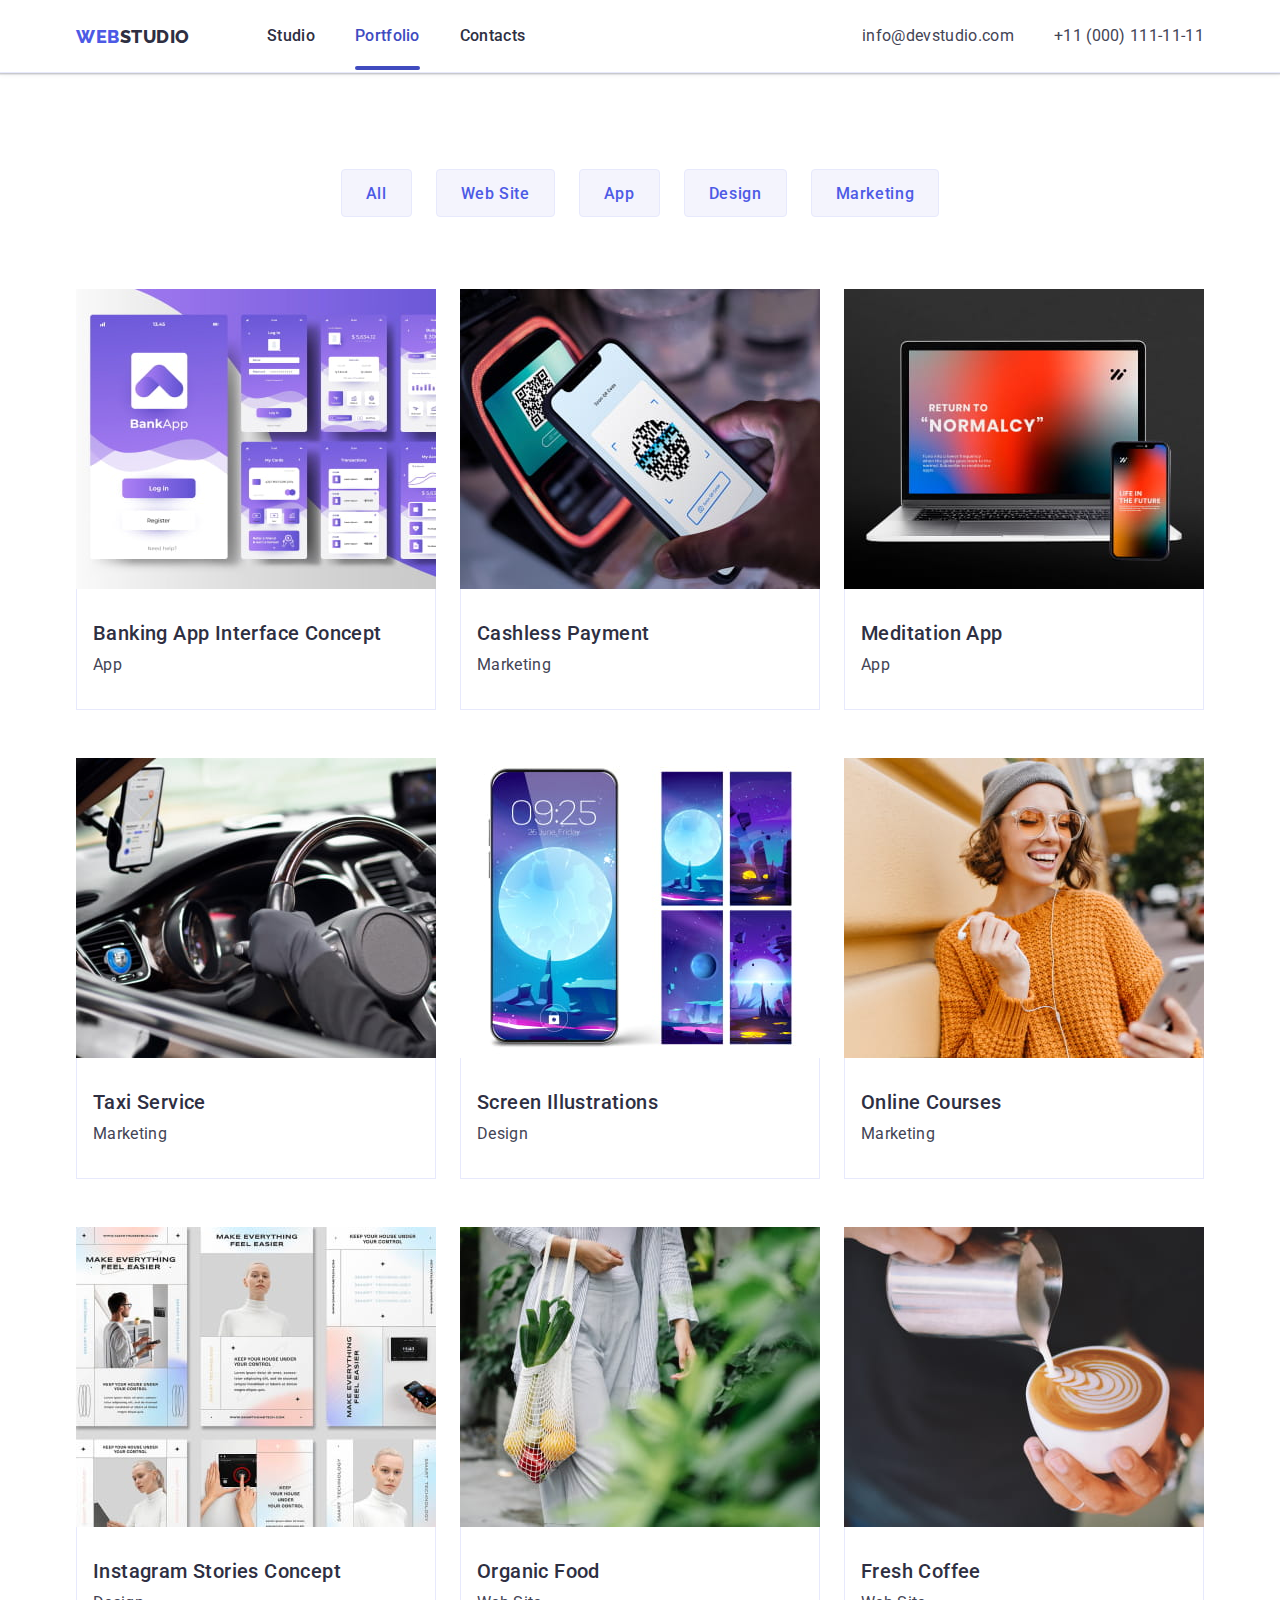
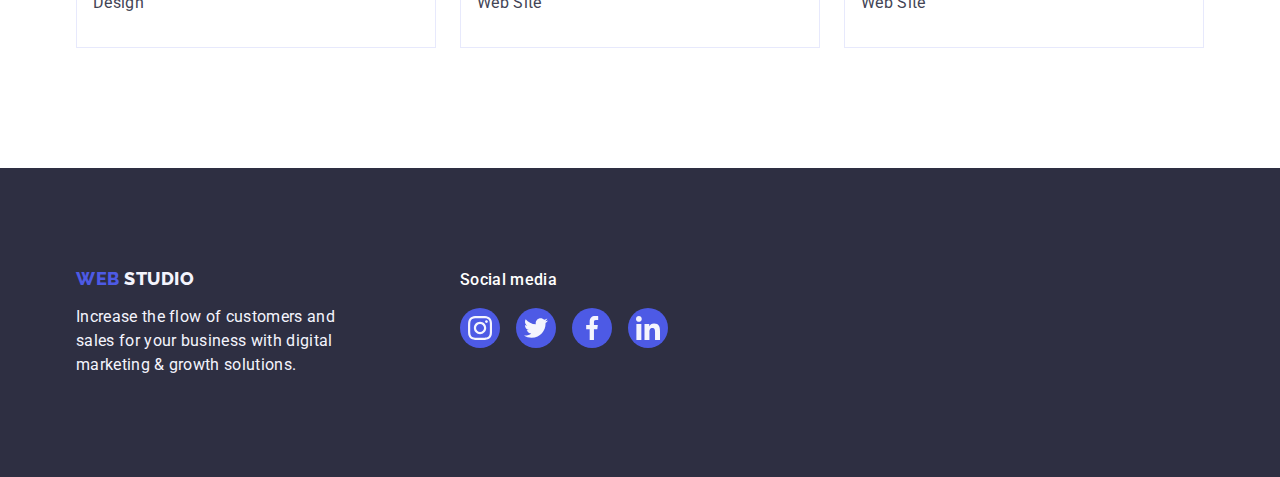
==== portfolio.html @ 8fe60559 "modal-form" ====
<!DOCTYPE html>
<html lang="en">
  <head>
    <meta charset="UTF-8" />
    <meta http-equiv="X-UA-Compatible" content="IE=edge" />
    <meta name="viewport" content="width=device-width, initial-scale=1.0" />
    <title>Document</title>
    <link rel="preconnect" href="https://fonts.googleapis.com" />
    <link rel="preconnect" href="https://fonts.gstatic.com" crossorigin />
    <link
      rel="stylesheet"
      href="https://cdn.jsdelivr.net/npm/modern-normalize@1.1.0/modern-normalize.min.css" />
    <link
      href="https://fonts.googleapis.com/css2?family=Raleway:wght@800&family=Roboto:wght@400;500;700;900&display=swap"
      rel="stylesheet" />
    <link rel="stylesheet" href="./modern-normalize.css" />
    <link rel="stylesheet" href="./css/styles.css" />
  </head>
  <body>
    <!--Header-->
    <header class="header">
      <div class="container page-header-container">
        <nav class="nav">
          <a class="logo link" href="./index.html"
            >Web<span class="logo-accent">Studio</span></a
          >
          <ul class="menu list">
            <li class="menu-item">
              <a class="menu-link link" href="./index.html">Studio</a>
            </li>
            <li class="menu-item">
              <a class="menu-link link portfolio-page active" href="./portfolio.html">Portfolio</a>
            </li>
            <li class="menu-item">
              <a class="menu-link link" href="">Contacts</a>
            </li>
          </ul>
        </nav>
        <address class="address">
          <ul class="contacts list">
            <li class="contacts-item">
              <a class="contacts-link link" href="mailto:info@devstudio.com"
                >info@devstudio.com</a
              >
            </li>
            <li class="contacts-item">
              <a class="contacts-link link" href="tel:+110001111111"
                >+11 (000) 111-11-11</a
              >
            </li>
          </ul>
        </address>
      </div>
    </header>
    <!-- main -->
    <main>
      <section class="our-services">
        <div class="container portfolio-container">
          <h1 class="visually-hidden" hidden>our services</h1>
          <!-- filter -->
          <ul class="filter-list list">
            <li><button class="filter-button" type="button">All</button></li>
            <li>
              <button class="filter-button" type="button">Web Site</button>
            </li>
            <li><button class="filter-button" type="button">App</button></li>
            <li><button class="filter-button" type="button">Design</button></li>
            <li>
              <button class="filter-button" type="button">Marketing</button>
            </li>
          </ul>
          <!-- ==========Card set========== -->
          <ul class="services-list list">
            <li class="services-list-item">
              <a href="" class="services-link link">
                <div class="services-img-wrapper">
                  <img
                    src="./images/portfolio1.jpg"
                    alt="Banking App"
                    width="360" />
                  <p class="overlay">
                    14 Stylish and User-Friendly App Design Concepts · Task
                    Manager App · Calorie Tracker App · Exotic Fruit Ecommerce
                    App · Cloud Storage App
                  </p>
                </div>
                <div class="card">
                  <h2 class="services-title">Banking App Interface Concept</h2>
                  <p class="direction">App</p>
                </div></a
              >
            </li>
            <li class="services-list-item">
              <a class="services-link link" href=""
                ><div class="services-img-wrapper">
                  <img
                    src="./images/portfolio2.jpg"
                    alt="payment terminal"
                    width="360" />
                  <p class="overlay">
                    14 Stylish and User-Friendly App Design Concepts · Task
                    Manager App · Calorie Tracker App · Exotic Fruit Ecommerce
                    App · Cloud Storage App
                  </p>
                </div>
                <div class="card">
                  <h2 class="services-title">Cashless Payment</h2>
                  <p class="direction">Marketing</p>
                </div>
              </a>
            </li>
            <li class="services-list-item">
              <a class="services-link link" href=""
                ><div class="services-img-wrapper">
                  <img
                    src="./images/portfolio3.jpg"
                    alt="Meditation App"
                    width="360" />
                  <p class="overlay">
                    14 Stylish and User-Friendly App Design Concepts · Task
                    Manager App · Calorie Tracker App · Exotic Fruit Ecommerce
                    App · Cloud Storage App
                  </p>
                </div>
                <div class="card">
                  <h2 class="services-title">Meditation App</h2>
                  <p class="direction">App</p>
                </div>
              </a>
            </li>
            <li class="services-list-item">
              <a class="services-link link" href=""
                ><div class="services-img-wrapper">
                  <img
                    src="./images/portfolio4.jpg"
                    alt="Taxi Service"
                    width="360" />
                  <p class="overlay">
                    14 Stylish and User-Friendly App Design Concepts · Task
                    Manager App · Calorie Tracker App · Exotic Fruit Ecommerce
                    App · Cloud Storage App
                  </p>
                </div>

                <div class="card">
                  <h2 class="services-title">Taxi Service</h2>
                  <p class="direction">Marketing</p>
                </div></a
              >
            </li>
            <li class="services-list-item">
              <a class="services-link link" href=""
                ><div class="services-img-wrapper">
                  <img
                    src="./images/portfolio5.jpg"
                    alt="Screen Illustrations"
                    width="360" />
                  <p class="overlay">
                    14 Stylish and User-Friendly App Design Concepts · Task
                    Manager App · Calorie Tracker App · Exotic Fruit Ecommerce
                    App · Cloud Storage App
                  </p>
                </div>

                <div class="card">
                  <h2 class="services-title">Screen Illustrations</h2>
                  <p class="direction">Design</p>
                </div></a
              >
            </li>
            <li class="services-list-item">
              <a class="services-link link" href=""
                ><div class="services-img-wrapper">
                  <img
                    src="./images/portfolio6.jpg"
                    alt="Online Courses"
                    width="360" />
                  <p class="overlay">
                    14 Stylish and User-Friendly App Design Concepts · Task
                    Manager App · Calorie Tracker App · Exotic Fruit Ecommerce
                    App · Cloud Storage App
                  </p>
                </div>

                <div class="card">
                  <h2 class="services-title">Online Courses</h2>
                  <p class="direction">Marketing</p>
                </div></a
              >
            </li>
            <li class="services-list-item">
              <a class="services-link link" href=""
                ><div class="services-img-wrapper">
                  <img
                    src="./images/portfolio7.jpg"
                    alt="Instagram Stories Concept"
                    width="360" />
                  <p class="overlay">
                    14 Stylish and User-Friendly App Design Concepts · Task
                    Manager App · Calorie Tracker App · Exotic Fruit Ecommerce
                    App · Cloud Storage App
                  </p>
                </div>

                <div class="card">
                  <h2 class="services-title">Instagram Stories Concept</h2>
                  <p class="direction">Design</p>
                </div></a
              >
            </li>
            <li class="services-list-item">
              <a class="services-link link" href=""
                ><div class="services-img-wrapper">
                  <img
                    src="./images/portfolio8.jpg"
                    alt="Organic Food"
                    width="360" />
                  <p class="overlay">
                    14 Stylish and User-Friendly App Design Concepts · Task
                    Manager App · Calorie Tracker App · Exotic Fruit Ecommerce
                    App · Cloud Storage App
                  </p>
                </div>

                <div class="card">
                  <h2 class="services-title">Organic Food</h2>
                  <p class="direction">Web Site</p>
                </div></a
              >
            </li>
            <li class="services-list-item">
              <a class="services-link link" href=""
                ><div class="services-img-wrapper">
                  <img
                    src="./images/portfolio9.jpg"
                    alt="Fresh Coffee"
                    width="360" />
                  <p class="overlay">
                    14 Stylish and User-Friendly App Design Concepts · Task
                    Manager App · Calorie Tracker App · Exotic Fruit Ecommerce
                    App · Cloud Storage App
                  </p>
                </div>

                <div class="card">
                  <h2 class="services-title">Fresh Coffee</h2>
                  <p class="direction">Web Site</p>
                </div></a
              >
            </li>
          </ul>
        </div>
      </section>
    </main>
    <!--Footer-->
    <footer class="footer">
      <div class="container footer-container">
        <div class="footer-left">
          <a href="./index.html" class="logo-footer link"
            >Web<span class="accent-logo-footer"> Studio</span></a
          >
          <p class="footer-text">
            Increase the flow of customers and sales for your business with
            digital marketing & growth solutions.
          </p>
        </div>
        <div class="footer-right">
          <p class="social-media">Social media</p>
          <ul class="media-list list">
            <li class="media-list-item">
              <a href="" class="media-link">
                <svg class="media-icon" width="24" height="24">
                  <use href="./images/icons.svg#instagram"></use>
                </svg>
              </a>
            </li>
            <li class="media-list-item">
              <a href="" class="media-link">
                <svg class="media-icon" width="24" height="24">
                  <use href="./images/icons.svg#twitter"></use>
                </svg>
              </a>
            </li>
            <li class="media-list-item">
              <a href="" class="media-link">
                <svg class="media-icon" width="24" height="24">
                  <use href="./images/icons.svg#facebook"></use>
                </svg>
              </a>
            </li>
            <li class="media-list-item">
              <a href="" class="media-link">
                <svg class="media-icon" width="24" height="24">
                  <use href="./images/icons.svg#linkedin"></use>
                </svg>
              </a>
            </li>
          </ul>
        </div>
      </div>
    </footer>
  </body>
</html>
---- css/styles.css ----
:root {
  --primary-font: "Roboto", sans-serif;
  --secondary-font: "Raleway", sans-serif;
  --primary-color: #2e2f42;
  --primary-light-color: #ffffff;
  --hover-color: #404bbf;
  --btn-color-normal: #4d5ae5;
  --secondary-bcg-color: #f4f4fd;
  --color-grey: #434455;
  --color-border: #e7e9fc;
  --customers-icon-color: #8e8f99;
  --footer-hover-color: #31d0aa;
  --transition-dur-and-func: 250ms cubic-bezier(0.4, 0, 0.2, 1);
}
/* ==========сброс========== */
h1,
h2,
h3,
h4,
h5,
h6,
p {
  margin-top: 0;
  margin-bottom: 0;
}
ul {
  margin-top: 0;
  margin-bottom: 0;
  padding-left: 0;
}
img {
  display: block;
  max-width: 100%;
  height: auto;
}
button {
  cursor: pointer;
}
.list {
  list-style: none;
}
.link {
  text-decoration: none;
}
.visually-hidden {
  position: absolute;
  width: 1px;
  height: 1px;
  margin: -1px;
  border: 0;
  padding: 0;

  white-space: nowrap;
  clip-path: inset(100%);
  clip: rect(0 0 0 0);
  overflow: hidden;
}
body {
  font-family: var(--primary-font);
  color: var(--color-grey);
  background-color: var(--primary-light-color);
}

.container {
  width: 1158px;
  margin-left: auto;
  margin-right: auto;
  padding-left: 15px;
  padding-right: 15px;
  /* outline: auto; */
}
/* ==========Header========== */
.page-header-container {
  display: flex;
  align-items: center;
}
.header {
  border-bottom: 1px solid #e7e9fc;
  box-shadow: 0px 2px 1px rgba(46, 47, 66, 0.08),
    0px 1px 1px rgba(46, 47, 66, 0.16), 0px 1px 6px rgba(46, 47, 66, 0.08);
}
.nav {
  display: flex;
  align-items: center;
  padding: 24px 0;
}

.logo {
  width: 115px;
  height: 21px;
  font-family: var(--secondary-font);
  font-style: normal;
  font-weight: 800;
  font-size: 18px;
  line-height: 1.17;
  letter-spacing: 0.03em;
  text-transform: uppercase;
  color: var(--btn-color-normal);
  text-decoration: none;
  margin-right: 76px;
}

.logo-accent {
  width: 71px;
  height: 21px;
  font-family: var(--secondary-font);
  font-style: normal;
  font-weight: 800;
  font-size: 18px;
  line-height: 1.17;
  letter-spacing: 0.03em;
  text-transform: uppercase;
  color: var(--primary-color);
  flex: none;
}
.menu {
  display: flex;
  align-items: center;
}

.menu-item:not(:last-child) {
  margin-right: 40px;
}
.menu-link {
  position: relative;
  padding: 24px 0;
}

.studio-page::after {
  content: "";
  display: inline-block;
  position: absolute;
  bottom: -1px;
  left: 0;
  width: 100%;
  height: 4px;
  background: var(--hover-color);
  border-radius: 2px;
}
.portfolio-page::after {
  content: "";
  display: inline-block;
  position: absolute;
  bottom: -1px;
  left: 0;
  width: 100%;
  height: 4px;
  background: var(--hover-color);
  border-radius: 2px;
}
.menu-link {
  font-weight: 500;
  text-decoration: none;
  font-size: 16px;
  line-height: 1.5;
  letter-spacing: 0.02em;
  color: var(--primary-color);
  transition: color var(--transition-dur-and-func);
}
.active {
  color: var(--hover-color);
}

.menu-link:hover,
.menu-link:focus {
  color: var(--hover-color);
}
.address {
  font-style: normal;
  margin-left: auto;
}
.contacts {
  display: flex;
  align-items: center;
  margin-left: auto;
  gap: 40px;
}

.contacts-link {
  font-style: normal;
  font-weight: 400;
  font-size: 16px;
  line-height: 1.5;
  letter-spacing: 0.02em;
  color: var(--color-grey);
  padding: 24px 0;
  transition: color var(--transition-dur-and-func);
}

.contacts-link:hover,
.contacts-link:focus {
  color: var(--hover-color);
}

/* ==========Герой========== */

.page-hero-container {
}
.section-hero {
  background-color: var(--primary-color);
  padding: 188px 0;
  margin-left: auto;
  margin-right: auto;
  max-width: 1440px;
  background-image: linear-gradient(
      rgba(46, 47, 66, 0.7),
      rgba(46, 47, 66, 0.7)
    ),
    url(../images/hero/bg.jpg);
  background-size: cover;
  background-repeat: no-repeat;
  background-position: center;
}
.hero-title {
  font-weight: 700;
  font-size: 56px;
  line-height: 1.07;
  text-align: center;
  letter-spacing: 0.02em;
  color: var(--primary-light-color);
  max-width: 496px;
  margin-left: auto;
  margin-right: auto;
  margin-bottom: 48px;
}

.btn {
  font-family: var(--primary-font);
  font-weight: 500;
  font-size: 16px;
  line-height: 1.5;
  letter-spacing: 0.04em;
  color: var(--primary-light-color);
  background-color: var(--btn-color-normal);
  display: block;
  min-width: 169px;
  height: 56px;
  padding: 16px 32px;
  box-shadow: 0px 4px 4px rgba(0, 0, 0, 0.15);
  border-radius: 4px;
  border: 0;
  margin-left: auto;
  margin-right: auto;
  transition: background-color var(--transition-dur-and-func);
}
.btn:hover,
.btn:focus {
  background-color: var(--hover-color);
  color: var(--primary-light-color);
}
/* ==========Секция 1========== */

.super {
  padding: 120px 0;
}
.icon-advantages {
  width: 264px;
  height: 112px;
  background: var(--secondary-bcg-color);
  border-radius: 4px;
  display: flex;
  align-items: center;
  justify-content: center;
  margin-bottom: 8px;
}
.advantages-list-item {
  font-weight: 500;
  font-size: 20px;
  line-height: 1.2;
  letter-spacing: 0.02em;
  color: var(--primary-color);
  margin-bottom: 8px;
}
.advantages-text {
  font-weight: 400;
  font-size: 16px;
  line-height: 1.5;
  letter-spacing: 0.02em;
  color: var(--color-grey);
}
.advantages {
  display: flex;
  gap: 24px;
}

.advantages-list {
  flex-basis: calc((100%-3 * 24) / 4);
  width: 264px;
}
/* ==========Секция 2========== */
.products-container {
}
.our-products {
  padding-bottom: 120px;
}
.our-products-title {
  font-weight: 700;
  font-size: 36px;
  line-height: 1.11;
  text-align: center;
  letter-spacing: 0.02em;
  text-transform: capitalize;
  color: var(--primary-color);
  margin-bottom: 72px;
}
.products-list {
  display: flex;
  margin: 0;
  gap: 24px;
}

/* ==========Секция 3========== */
.team-container {
}
.our-team {
  background-color: var(--secondary-bcg-color);
  padding: 120px 0;
}
.team-list {
  display: flex;
  gap: 24px;
}
.employee {
  flex-basis: calc((100%-72px) / 4);
  border-radius: 0px 0px 4px 4px;
  box-shadow: 0px 1px 6px rgba(46, 47, 66, 0.08),
    0px 1px 1px rgba(46, 47, 66, 0.16), 0px 2px 1px rgba(46, 47, 66, 0.08);
}
.our-team-title {
  font-weight: 700;
  font-size: 36px;
  line-height: 1.11;
  text-align: center;
  letter-spacing: 0.02em;
  text-transform: capitalize;
  color: var(--primary-color);
  margin-bottom: 72px;
}
.emploee-card {
  text-align: center;
  padding: 32px 0;
  background: #ffffff;
  border-radius: 0px 0px 4px 4px;
}
.name-employee {
  font-weight: 500;
  font-size: 20px;
  line-height: 1.2;
  letter-spacing: 0.02em;
  color: var(--primary-color);
  margin-bottom: 8px;
}
.job-title {
  font-weight: 400;
  font-size: 16px;
  line-height: 1.5;
  letter-spacing: 0.02em;
  color: var(--color-grey);
  margin-bottom: 8px;
}
.social-list {
  display: flex;
  justify-content: center;
  gap: 24px;
}
.social-list-link {
  display: flex;
  justify-content: center;
  align-items: center;
  /* width: 100%; */
  /* height: 100%; */
  width: 40px;
  height: 40px;
  border-radius: 50%;
  background-color: var(--btn-color-normal);
  color: var(--secondary-bcg-color);
  transition: background-color var(--transition-dur-and-func);
}
.social-list-link:hover,
.social-list-link:focus {
  background-color: var(--hover-color);
}
.social-list-icon {
  fill: currentColor;
}
/* ==========Клиенты========== */

.customers {
  padding-top: 120px;
  padding-bottom: 120px;
}
.customers-title {
  margin-bottom: 72px;
  font-style: normal;
  font-weight: 700;
  font-size: 36px;
  line-height: 1.1;
  text-align: center;
  letter-spacing: 0.02em;
  text-transform: capitalize;
  color: var(--primary-color);
}
.customers-list {
  display: flex;
  gap: 24px;
}
.customers-list-item {
  width: calc((100% - 120px) / 6);
  height: 88px;
}
.customers-link {
  width: 100%;
  height: 100%;
  color: var(--customers-icon-color);
  border: 1px solid var(--customers-icon-color);
  border-radius: 4px;
  display: flex;
  align-items: center;
  justify-content: center;
  transition: border-color var(--transition-dur-and-func),
    color var(--transition-dur-and-func);
}
.customers-link:hover,
.customers-link:focus {
  color: var(--hover-color);
  border-color: var(--hover-color);
}
.customers-list-icon {
  margin: 16px 32px;
  fill: currentColor;
}
/* ==========Футер========== */

.footer {
  background-color: var(--primary-color);
  padding-top: 100px;
  padding-bottom: 100px;
}

.logo-footer {
  font-family: var(--secondary-font);
  font-style: normal;
  font-weight: 800;
  font-size: 18px;
  line-height: 1.17;
  letter-spacing: 0.03em;
  text-transform: uppercase;
  color: var(--btn-color-normal);
  text-decoration: none;
  display: inline-block;
  margin-bottom: 16px;
}
.accent-logo-footer {
  font-family: var(--secondary-font);
  font-style: normal;
  font-weight: 800;
  font-size: 18px;
  line-height: 1.17;
  letter-spacing: 0.03em;
  text-transform: uppercase;
  color: var(--secondary-bcg-color);
  text-decoration: none;
}

.footer-text {
  font-weight: 400;
  font-size: 16px;
  line-height: 1.5;
  letter-spacing: 0.02em;
  color: #f4f4fd;
  max-width: 264px;
}
.footer-container {
  display: flex;
  align-items: baseline;
}
.footer-left {
  display: inline-block;
  margin-right: 120px;
}
.footer-center {
  margin-right: 80px;
}
.social-media {
  font-style: normal;
  font-weight: 500;
  font-size: 16px;
  line-height: 1.5;
  letter-spacing: 0.02em;
  color: var(--primary-light-color);
  margin-bottom: 16px;
}
.media-list {
  display: flex;
  gap: 16px;
}
.media-list-item {
  width: 40px;
  height: 40px;
}
.media-link {
  display: flex;
  align-items: center;
  justify-content: center;
  width: 100%;
  height: 100%;
  border-radius: 50%;
  color: var(--secondary-bcg-color);
  background-color: var(--btn-color-normal);
  display: flex;
  align-items: center;
  justify-content: center;
  transition: background-color var(--transition-dur-and-func);
}
.media-link:hover,
.media-link:focus {
  background-color: var(--footer-hover-color);
}
.media-icon {
  fill: currentColor;
}
.footer-right {
}
.subscribe {
  font-style: normal;
  font-weight: 500;
  font-size: 16px;
  line-height: 1.5;
  letter-spacing: 0.02em;
  color: var(--primary-light-color);
  margin-bottom: 16px;
}
.footer-email-input{
  border: 1px solid var(--primary-light-color);
filter: drop-shadow(0px 4px 4px rgba(0, 0, 0, 0.15));
border-radius: 4px;
}
.footer-email-input::placeholder{
font-style: normal;
font-weight: 400;
font-size: 12px;
line-height: 2;
/* display: flex; */
/* align-items: center; */
letter-spacing: 0.04em;
color:var(--primary-light-color);
  background-color: var(--primary-color);
}

/* ==========Фильтр Портфолио========== */

.our-services {
  padding-top: 96px;
  padding-bottom: 120px;
}
.portfolio-container {
}
.filter-list {
  display: flex;
  justify-content: center;
  gap: 24px;
  margin-bottom: 72px;
}
.filter-button {
  padding: 12px 24px;
  border: 1px solid var(--color-border);
  border-radius: 4px;
  display: block;
  font-family: var(--primary-font);
  font-weight: 500;
  font-size: 16px;
  line-height: 1.5;
  letter-spacing: 0.04em;
  color: var(--btn-color-normal);
  background-color: var(--secondary-bcg-color);
  height: 48px;
  transition: background-color var(--transition-dur-and-func),
    color var(--transition-dur-and-func),
    border-color var(--transition-dur-and-func),
    box-shadow var(--transition-dur-and-func);
}
.filter-button:hover,
.filter-button:focus {
  color: var(--primary-light-color);
  background: var(--hover-color);
  border: 1px solid transparent;
  box-shadow: 0px 3px 1px rgba(0, 0, 0, 0.1), 0px 2px 1px rgba(0, 0, 0, 0.08),
    0px 2px 2px rgba(0, 0, 0, 0.12);
}
/* ==========card-set========== */

.services-list {
  padding: 0;
  margin: 0;
  display: flex;
  flex-wrap: wrap;
  column-gap: 24px;
  row-gap: 48px;
}
.services-list-item {
  width: calc((100% - 48px) / 3);
}
.services-link {
  display: block;
  transition: box-shadow var(--transition-dur-and-func);
}
.services-img-wrapper {
  position: relative;
  overflow: hidden;
}
.overlay {
  position: absolute;
  left: 0;
  top: 0;
  width: 100%;
  height: 100%;
  overflow: auto;
  transition-property: transform;
  transform: translatey(100%);
  transition: transform var(--transition-dur-and-func);

  font-style: normal;
  font-weight: 400;
  font-size: 16px;
  line-height: 1.5;
  letter-spacing: 0.02em;
  color: var(--secondary-bcg-color);
  padding: 40px 32px;
  background: var(--btn-color-normal);
}
.services-link:hover .overlay,
.services-link:focus .overlay {
  transform: translatey(0%);
}

.services-link:hover,
.services-link:focus {
  box-shadow: 0px 1px 6px rgba(46, 47, 66, 0.08),
    0px 1px 1px rgba(46, 47, 66, 0.16), 0px 2px 1px rgba(46, 47, 66, 0.08);
}
.card {
  padding: 32px 16px;
  background: var(--primary-light-color);
  border: 1px solid var(--color-border);
  border-top: 0;
}
.services-title {
  font-weight: 500;
  font-size: 20px;
  line-height: 1.2;
  letter-spacing: 0.02em;
  color: var(--primary-color);
  margin-bottom: 8px;
}
.direction {
  font-weight: 400;
  font-size: 16px;
  line-height: 1.5;
  letter-spacing: 0.02em;
  color: var(--color-grey);
}
/* ==========MODAL_WINDOW========== */
.backdrop {
  position: fixed;
  top: 0;
  left: 0;
  z-index: 100;
  width: 100%;
  height: 100%;
  background-color: rgba(46, 47, 66, 0.4);

  transition: opacity var(--transition-dur-and-func),
    visibility var(--transition-dur-and-func);
}
.backdrop.is-hidden {
  opacity: 0;
  visibility: hidden;
  pointer-events: none;
}
.modal {
  padding-top: 72px;
  padding-left: 24px;
  padding-right: 24px;
  padding-bottom: 24px;
  position: absolute;
  top: 50%;
  left: 50%;
  transform: translate(-50%, -50%);
  width: 408px;
  min-height: 576px;
  background: #fcfcfc;
  box-shadow: 0px 1px 1px rgba(0, 0, 0, 0.14), 0px 1px 3px rgba(0, 0, 0, 0.12),
    0px 2px 1px rgba(0, 0, 0, 0.2);
  border-radius: 4px;
  transition: transform var(--transition-dur-and-func);
}
.modal-close-btn {
  position: absolute;
  top: 24px;
  right: 24px;
  display: flex;
  justify-content: center;
  align-items: center;
  width: 24px;
  height: 24px;
  padding: 0;
  border-radius: 50%;
  background: #e7e9fc;
  border: 1px solid rgba(0, 0, 0, 0.1);
  transition: background-color var(--transition-dur-and-func),
    border var(--transition-dur-and-func);
}
.modal-close-btn:hover,
.modal-close-btn:focus {
  background-color: var(--hover-color);
  border: 0;
  color: #ffffff;
}
/* .modal-close-btn:hover .modal-close-btn-icon, */
/* .modal-close-btn:hover .modal-close-btn-icon { */
/* fill: currentColor; */
/* } */
.modal-close-btn-icon {
  fill: currentColor;
  transition: fill var(--transition-dur-and-func);
}
/* ==========MODAL_FORM========== */
.modal-form {
  display: flex;
  flex-direction: column;
}
.modal-text {
  font-style: normal;
  font-weight: 500;
  font-size: 16px;
  line-height: 1.5;
  text-align: center;
  letter-spacing: 0.02em;
  margin-bottom: 16px;
  color: var(--primary-color);
}
.modal-form-field {
  margin-bottom: 8px;
}
.modal-form-descr {
  display: block;
  font-style: normal;
  margin-bottom: 4px;
  font-weight: 400;
  font-size: 12px;
  line-height: 1.17;
  letter-spacing: 0.04em;
  color: var(--customers-icon-color);
}
.modal-form-input-wrapper {
  display: block;
  position: relative;
}
.modal-form-input {
  width: 100%;
  height: 40px;
  border: 1px solid rgba(46, 47, 66, 0.4);
  border-radius: 4px;
  padding-left: 38px;
  transition: border-color var(--transition-dur-and-func);
}
.modal-form-input:focus {
  outline: none;
  border-color: var(--btn-color-normal);
}

.modal-form-input-icon {
  position: absolute;
  top: 50%;
  left: 16px;
  transform: translateY(-50%);
  display: block;
  width: 18px;
  height: 24px;
  transition: fill var(--transition-dur-and-func);
}
.modal-form-input:focus + .modal-form-input-icon {
  fill: var(--btn-color-normal);
}
.modal-form-comment::placeholder {
  font-style: normal;
  font-weight: 400;
  font-size: 12px;
  line-height: 1.17;
  letter-spacing: 0.04em;
  color: rgba(46, 47, 66, 0.4);
}
.modal-form-comment {
  width: 100%;
  height: 120px;
  border: 1px solid rgba(46, 47, 66, 0.4);
  border-radius: 4px;
  padding: 8px 16px;
  resize: none;
  transition: border-color var(--transition-dur-and-func);
}
.modal-form-comment:focus {
  outline: none;
  border-color: var(--btn-color-normal);
}
.modal-form-check-descr{
  display: flex;
  align-items: center;
  font-style: normal;
font-weight: 400;
font-size: 12px;
line-height: 1.17;
letter-spacing: 0.04em;
margin-bottom: 24px;
}
.modal-form-check-descr::before {
  content: "";
  display: block;
  width: 16px;
  height: 16px;
  border: 1px solid rgba(46, 47, 66, 0.4);
  border-radius: 2px;
  cursor: pointer;
  margin-right: 8px;
  transition: background-color var(--transition-dur-and-func),
    background-image var(--transition-dur-and-func),
    border var(--transition-dur-and-func);
}
.modal-form-check:checked + .modal-form-check-descr::before {
  background: var(--hover-color);
  border: 1px solid var(--hover-color);
  background-image: url(../images/policy.svg);
  background-repeat: no-repeat;
  background-position: center;
  fill: var(--secondary-bcg-color);
}
.modal-form-check:focus + .modal-form-check-descr::before{
  outline: 1px solid var(--hover-color);
}
.modal-form-submit{
  font-family: var(--primary-font);
  font-weight: 500;
  font-size: 16px;
  line-height: 1.5;
  letter-spacing: 0.04em;
  color: var(--primary-light-color);
  background-color: var(--btn-color-normal);
  min-width: 169px;
  height: 56px;
  padding: 16px 32px;
  box-shadow: 0px 4px 4px rgba(0, 0, 0, 0.15);
  border-radius: 4px;
  border: 0;
  margin-left: auto;
  margin-right: auto;
  transition: background-color var(--transition-dur-and-func);
}
.modal-form-submit:hover,
.modal-form-submit:focus {
  background-color: var(--hover-color);
  color: var(--primary-light-color);
}
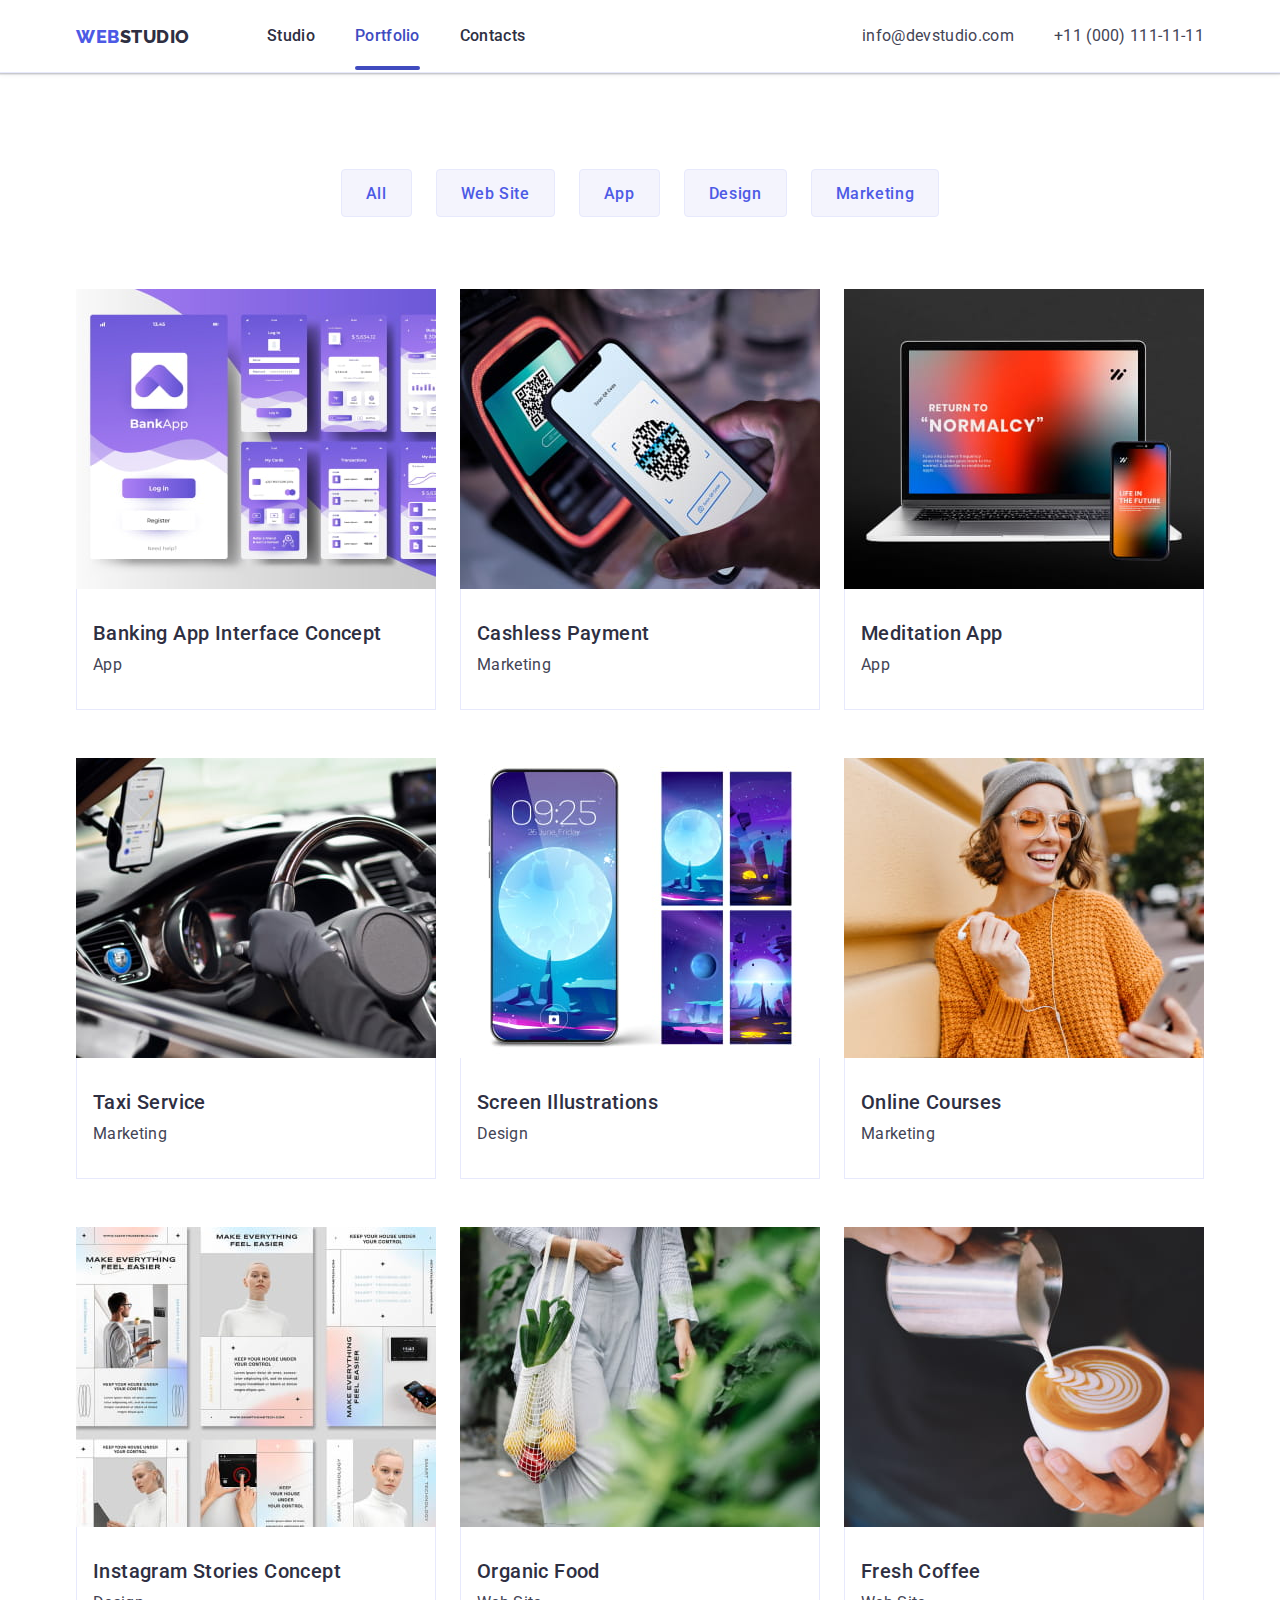
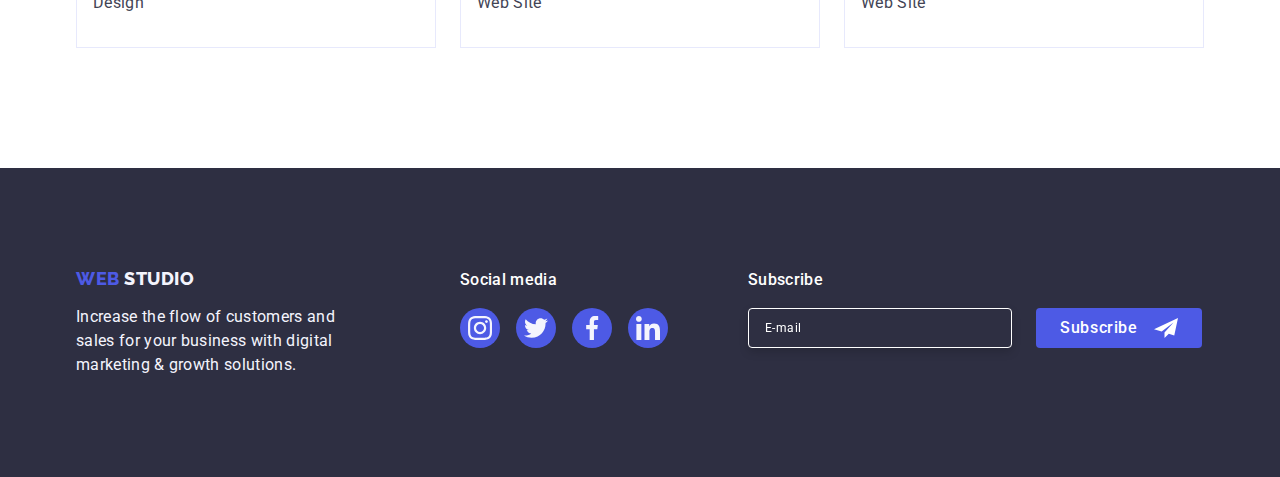
==== commit 375834d5: "hw-06" ====
--- a/portfolio.html
+++ b/portfolio.html
@@ -264,7 +264,7 @@
             digital marketing & growth solutions.
           </p>
         </div>
-        <div class="footer-right">
+        <div class="footer-center">
           <p class="social-media">Social media</p>
           <ul class="media-list list">
             <li class="media-list-item">
@@ -297,6 +297,24 @@
             </li>
           </ul>
         </div>
+        <div class="footer-right">
+          <p class="subscribe">Subscribe</p>
+          <form class="subscription">
+            <label class="footer-form">
+              <input
+                class="footer-email-input"
+                type="email"
+                name="user_email"
+                placeholder="E-mail" />
+            </label>
+            <button class="footer-form-button" type="submit">
+              Subscribe
+              <svg class="footer-button-icon" width="24" height="24">
+                <use href="./images/icons.svg#subscribe"></use>
+              </svg>
+            </button>
+          </form>
+        </div>
       </div>
     </footer>
   </body>
--- a/css/styles.css
+++ b/css/styles.css
@@ -519,8 +519,7 @@
 .media-icon {
   fill: currentColor;
 }
-.footer-right {
-}
+/* ==========FOOTER_FORM========== */
 .subscribe {
   font-style: normal;
   font-weight: 500;
@@ -530,23 +529,65 @@
   color: var(--primary-light-color);
   margin-bottom: 16px;
 }
-.footer-email-input{
+.subscription {
+  display: flex;
+  flex-direction: row;
+  justify-content: center;
+  align-items: center;
+  gap: 24px;
+}
+.footer-email-input {
+  font-style: normal;
+  font-weight: 400;
+  font-size: 12px;
+  line-height: 2;
+  letter-spacing: 0.04em;
+  width: 264px;
+  height: 40px;
+  padding-top: 8px;
+  padding-left: 16px;
+  padding-bottom: 8px;
+  color: var(--primary-light-color);
+  /* outline: transparent; */
   border: 1px solid var(--primary-light-color);
-filter: drop-shadow(0px 4px 4px rgba(0, 0, 0, 0.15));
-border-radius: 4px;
-}
-.footer-email-input::placeholder{
-font-style: normal;
-font-weight: 400;
-font-size: 12px;
-line-height: 2;
-/* display: flex; */
-/* align-items: center; */
-letter-spacing: 0.04em;
-color:var(--primary-light-color);
+  filter: drop-shadow(0px 4px 4px rgba(0, 0, 0, 0.15));
+  border-radius: 4px;
   background-color: var(--primary-color);
 }
 
+.footer-email-input::placeholder {
+  font-style: normal;
+  font-weight: 400;
+  font-size: 12px;
+  line-height: 2;
+  letter-spacing: 0.04em;
+  color: var(--primary-light-color);
+}
+
+.footer-form-button {
+  display: flex;
+  align-items: center;
+  text-align: center;
+  padding: 8px 24px;
+  gap: 16px;
+  font-style: normal;
+  font-weight: 500;
+  font-size: 16px;
+  line-height: 1.5;
+  letter-spacing: 0.04em;
+  min-width: 165px;
+  height: 40px;
+  background-color: var(--btn-color-normal);
+  color: var(--primary-light-color);
+  border-radius: 4px;
+  border: 0;
+  fill: currentColor;
+  transition: background-color var(--transition-dur-and-func);
+}
+.footer-form-button:hover,
+.footer-form-button:focus {
+  background-color: var(--footer-hover-color);
+}
 /* ==========Фильтр Портфолио========== */
 
 .our-services {
@@ -716,10 +757,7 @@
   border: 0;
   color: #ffffff;
 }
-/* .modal-close-btn:hover .modal-close-btn-icon, */
-/* .modal-close-btn:hover .modal-close-btn-icon { */
-/* fill: currentColor; */
-/* } */
+
 .modal-close-btn-icon {
   fill: currentColor;
   transition: fill var(--transition-dur-and-func);
@@ -803,15 +841,15 @@
   outline: none;
   border-color: var(--btn-color-normal);
 }
-.modal-form-check-descr{
-  display: flex;
-  align-items: center;
-  font-style: normal;
-font-weight: 400;
-font-size: 12px;
-line-height: 1.17;
-letter-spacing: 0.04em;
-margin-bottom: 24px;
+.modal-form-check-descr {
+  display: flex;
+  align-items: center;
+  font-style: normal;
+  font-weight: 400;
+  font-size: 12px;
+  line-height: 1.17;
+  letter-spacing: 0.04em;
+  margin-bottom: 24px;
 }
 .modal-form-check-descr::before {
   content: "";
@@ -834,10 +872,10 @@
   background-position: center;
   fill: var(--secondary-bcg-color);
 }
-.modal-form-check:focus + .modal-form-check-descr::before{
+.modal-form-check:focus + .modal-form-check-descr::before {
   outline: 1px solid var(--hover-color);
 }
-.modal-form-submit{
+.modal-form-submit {
   font-family: var(--primary-font);
   font-weight: 500;
   font-size: 16px;
